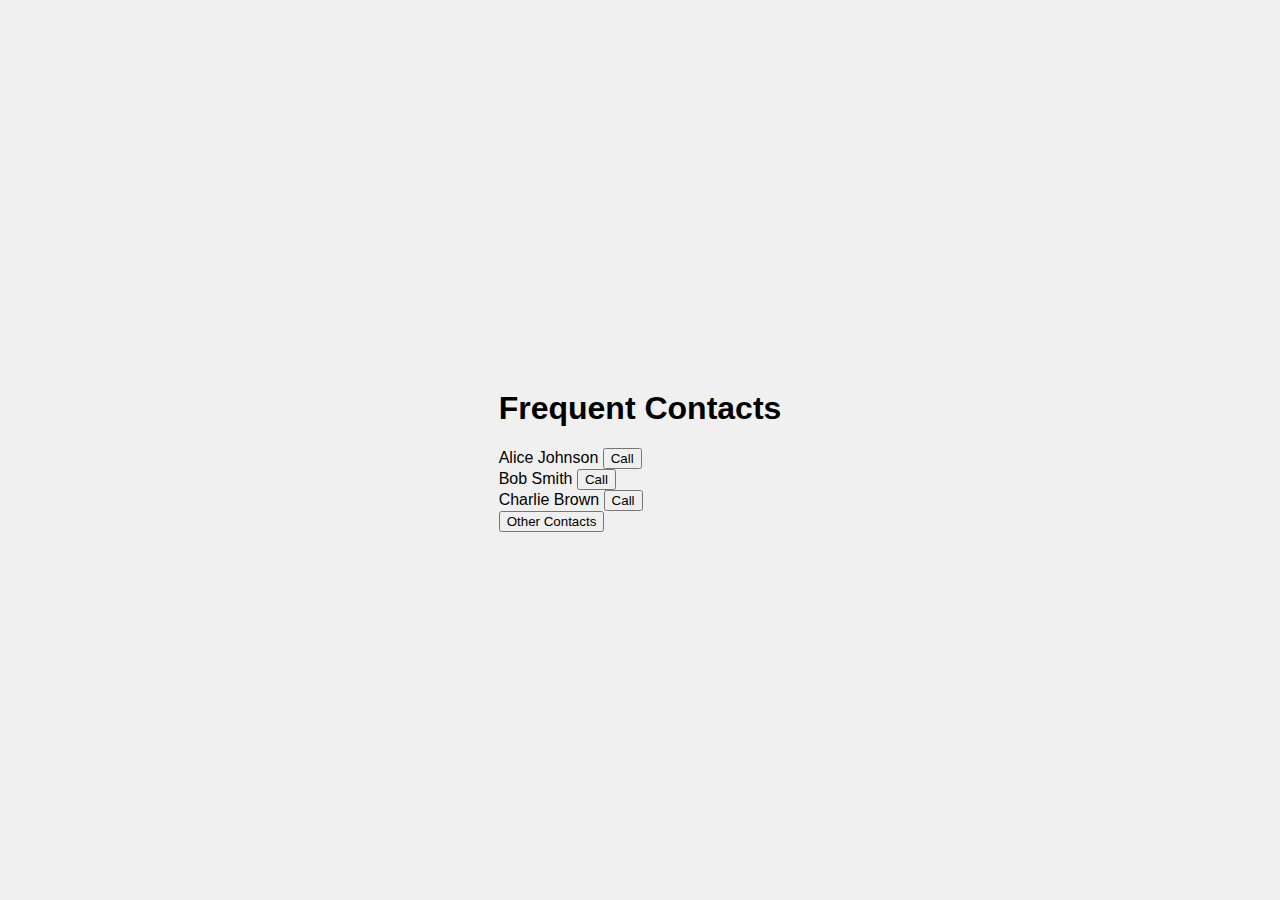
==== phone.html @ 8c26cdba "make changes and add more fuctions" ====
<!DOCTYPE html>
<html lang="en">
<head>
    <meta charset="UTF-8">
    <meta name="viewport" content="width=device-width, initial-scale=1.0">
    <link rel="stylesheet" href="style.css">
    <script src="phone.js" defer></script>
    <title>Phone Interface</title>
</head>
<body>
    <div class="phone-container">
        <h1>Frequent Contacts</h1>
        <div class="contact-list">
            <div class="contact">
                <span class="contact-name">Alice Johnson</span>
                <button class="call-button">Call</button>
            </div>
            <div class="contact">
                <span class="contact-name">Bob Smith</span>
                <button class="call-button">Call</button>
            </div>
            <div class="contact">
                <span class="contact-name">Charlie Brown</span>
                <button class="call-button">Call</button>
            </div>
        </div>
        <button class="other-contacts-button">Other Contacts</button>
    </div>
</body>
</html>
---- style.css ----
body {
    font-family: Arial, sans-serif;
    margin: 0;
    padding: 0;
    display: flex;
    align-items: center;
    justify-content: center;
    height: 100vh;
    background-color: #f0f0f0;
}

.main-container {
    width: 375px; /* Width of a typical smartphone */
    height: 667px; /* Height of a typical smartphone */
    background-color: rgba(255, 255, 255, 0.9); /* White background with some transparency */
    border-radius: 20px; /* Rounded corners */
    box-shadow: 0 2px 10px rgba(0, 0, 0, 0.2); /* Subtle shadow */
    padding: 20px; /* Padding around content */
    display: flex;
    flex-direction: column;
    align-items: center;
    justify-content: space-between;
}

/* Header (Battery and Settings) */
.header {
    display: flex;
    justify-content: space-between;
    width: 100%;
}

.battery {
    font-size: 20px;
    font-weight: bold;
}

.settings-icon {
    width: 30px;
    height: 30px;
}

/* Clock and Torch Section */
.clock-container {
    display: flex;
    flex-direction: column;
    align-items: center;
    margin-bottom: 20px;
}

.clock {
    font-size: 40px; /* Larger clock size */
    font-weight: bold;
    margin-bottom: 10px;
}

.torch-container {
    display: flex;
    align-items: center;
}

/* Torch label and toggle button */
.torch-label {
    margin-right: 10px;
    font-size: 18px;
    font-weight: bold;
}

#torch-toggle {
    background-color: #FFDE21;
    border: none;
    padding: 10px;
    border-radius: 5px;
    cursor: pointer;
    font-size: 16px;
}

/* Functionality buttons */
.functionality-container {
    display: grid; /* Use grid layout */
    grid-template-columns: repeat(2, 1fr); /* Two columns */
    gap: 10px; /* Space between icons */
    width: 100%;
}

.functionality {
    display: flex;
    justify-content: center; /* Center the icons */
    align-items: center;
    background-color: rgba(255, 222, 33, 0.8); /* Yellow background with transparency */
    border-radius: 10px; /* Rounded corners */
    padding: 20px; /* Padding inside the box */
}

.icon {
    width: 50px; /* Set icon size */
    height: 50px; /* Set icon size */
    cursor: pointer; /* Change cursor to pointer */
    transition: transform 0.3s; /* Smooth transform transition */
}

.icon:hover {
    transform: scale(1.1); /* Scale up on hover */
}

/* Sound and Brightness Control Section */
.torch-sound-container {
    display: flex;
    flex-direction: column;
    align-items: center;
    justify-content: center;
    width: 100%;
}

.sound-control, .brightness-control {
    display: flex;
    align-items: center;
    justify-content: center;
    width: 100%;
    margin-top: 20px;
}

.sound-control span,
.brightness-control span {
    font-size: 18px;
    font-weight: bold;
    margin-right: 10px;
}

#volume-slider,
#brightness-slider {
    width: 200px;
}
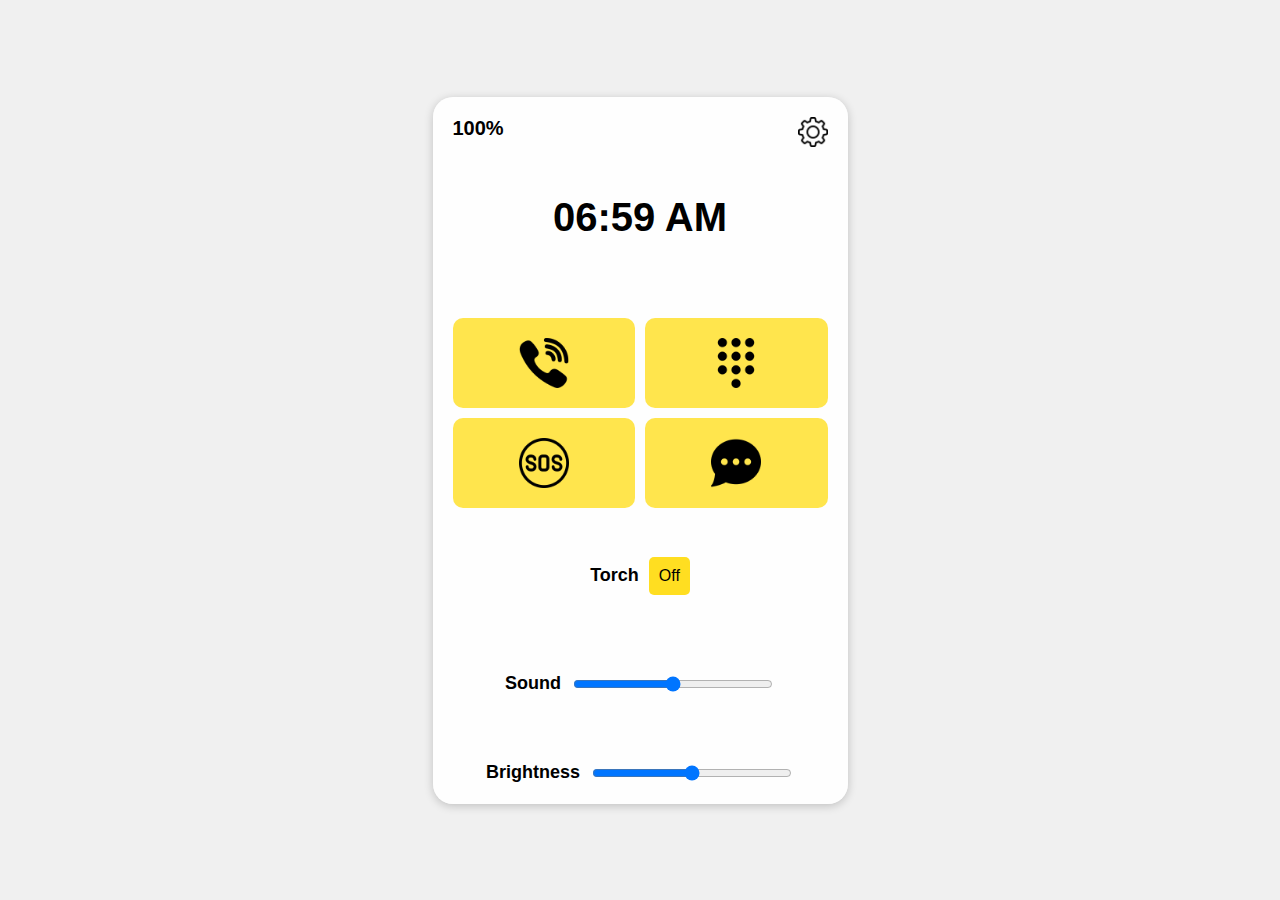
==== commit f26e33a2: "Update phone.html" ====
--- a/phone.html
+++ b/phone.html
@@ -4,27 +4,104 @@
     <meta charset="UTF-8">
     <meta name="viewport" content="width=device-width, initial-scale=1.0">
     <link rel="stylesheet" href="style.css">
-    <script src="phone.js" defer></script>
-    <title>Phone Interface</title>
+    <script src="script.js" defer></script>
+    <title>Elderly App</title>
 </head>
 <body>
-    <div class="phone-container">
-        <h1>Frequent Contacts</h1>
-        <div class="contact-list">
-            <div class="contact">
-                <span class="contact-name">Alice Johnson</span>
-                <button class="call-button">Call</button>
+    <div class="main-container">
+        <!-- Battery and Settings at the Top -->
+        <div class="header">
+            <div class="battery">100%</div>
+            <img src="settings.png" alt="Settings" class="settings-icon">
+        </div>
+
+        <!-- Clock Section -->
+        <div class="clock-container">
+            <div class="clock">12:00</div>
+        </div>
+
+        <!-- Functionality buttons (4 apps) -->
+        <div class="functionality-container">
+            <div class="functionality">
+                <img src="viber.png" alt="Call" class="icon" id="call-button">
             </div>
-            <div class="contact">
-                <span class="contact-name">Bob Smith</span>
-                <button class="call-button">Call</button>
+            <div class="functionality">
+                <img src="dial-pad.png" alt="Dial Pad" class="icon" id="dial-pad-button">
             </div>
-            <div class="contact">
-                <span class="contact-name">Charlie Brown</span>
-                <button class="call-button">Call</button>
+            <div class="functionality">
+                <img src="sos.png" alt="SOS" class="icon" id="sos-button">
+            </div>
+            <div class="functionality">
+                <img src="chat.png" alt="Messages" class="icon" id="message-button">
             </div>
         </div>
-        <button class="other-contacts-button">Other Contacts</button>
+
+        <!-- Torch Button -->
+        <div class="torch-container">
+            <span class="torch-label">Torch</span>
+            <button id="torch-toggle">Off</button>
+        </div>
+
+        <!-- Sound control section -->
+        <div class="sound-control">
+            <span>Sound</span>
+            <input type="range" id="volume-slider" min="0" max="100" value="50">
+        </div>
+
+        <!-- Brightness control section -->
+        <div class="brightness-control">
+            <span>Brightness</span>
+            <input type="range" id="brightness-slider" min="0" max="100" value="50">
+        </div>
     </div>
+
+    <!-- Messaging Interface -->
+    <div class="messaging-interface" style="display: none;">
+        <div class="header">
+            <div class="battery">100%</div>
+            <img src="settings.png" alt="Settings" class="settings-icon">
+        </div>
+    
+        <div class="messaging-header">
+            <button id="back-to-home" class="back-button">Back</button>
+            <h2>Messages</h2>
+        </div>
+        
+        <div class="chat-window">
+            <div class="message received">Hello! How are you?</div>
+        </div>
+    
+        <div class="message-input-container">
+            <input type="text" id="message-input" placeholder="Type a message">
+            <button id="send-message-button">Send</button>
+        </div>
+    </div>
+
+    <!-- SOS Interface -->
+    <div class="sos-interface" style="display: none;">
+        <div class="sos-header">
+            <button id="back-to-home-sos" class="back-button">Back</button>
+            <h2>Emergency SOS</h2>
+        </div>
+        <div class="sos-content">
+            <p>Emergency message sent to emergency contact.</p>
+            <p>Calling emergency services in <span id="sos-countdown">3</span> seconds...</p>
+        </div>
+    </div>
+
+    <!-- Phone Interface -->
+    <div class="phone-interface" style="display: none;">
+        <div class="phone-header">
+            <h2>Frequent Contacts</h2>
+        </div>
+        <div class="contacts">
+            <div class="contact">John Doe</div>
+            <div class="contact">Jane Smith</div>
+            <div class="contact">Alice Johnson</div>
+        </div>
+        <button id="other-contacts-button">Other Contacts</button>
+        <button id="back-button">Back</button> <!-- Back Button -->
+    </div>
+
 </body>
 </html>
--- a/style.css
+++ b/style.css
@@ -22,6 +22,36 @@
     justify-content: space-between;
 }
 
+/* Phone Interface */
+.phone-interface {
+    width: 375px;
+    height: 667px;
+    background-color: rgba(255, 255, 255, 0.9);
+    border-radius: 20px;
+    box-shadow: 0 2px 10px rgba(0, 0, 0, 0.2);
+    padding: 20px;
+    display: flex;
+    flex-direction: column;
+    align-items: center;
+}
+
+.phone-header {
+    margin-bottom: 20px;
+}
+
+.contacts {
+    display: flex;
+    flex-direction: column;
+    align-items: flex-start;
+    margin-bottom: 20px;
+}
+
+.contact {
+    font-size: 18px;
+    margin: 5px 0;
+    cursor: pointer;
+}
+
 /* Header (Battery and Settings) */
 .header {
     display: flex;
@@ -39,7 +69,7 @@
     height: 30px;
 }
 
-/* Clock and Torch Section */
+/* Clock Section */
 .clock-container {
     display: flex;
     flex-direction: column;
@@ -53,12 +83,13 @@
     margin-bottom: 10px;
 }
 
+/* Torch Button */
 .torch-container {
     display: flex;
     align-items: center;
-}
-
-/* Torch label and toggle button */
+    margin-bottom: 10px; /* Space below torch container */
+}
+
 .torch-label {
     margin-right: 10px;
     font-size: 18px;
@@ -102,16 +133,27 @@
     transform: scale(1.1); /* Scale up on hover */
 }
 
-/* Sound and Brightness Control Section */
-.torch-sound-container {
-    display: flex;
-    flex-direction: column;
+/* Sound Control Section */
+.sound-control {
+    display: flex;
     align-items: center;
     justify-content: center;
     width: 100%;
-}
-
-.sound-control, .brightness-control {
+    margin-top: 20px;
+}
+
+.sound-control span {
+    font-size: 18px;
+    font-weight: bold;
+    margin-right: 10px;
+}
+
+#volume-slider {
+    width: 200px;
+}
+
+/* Brightness Control Section */
+.brightness-control {
     display: flex;
     align-items: center;
     justify-content: center;
@@ -119,14 +161,136 @@
     margin-top: 20px;
 }
 
-.sound-control span,
 .brightness-control span {
     font-size: 18px;
     font-weight: bold;
     margin-right: 10px;
 }
 
-#volume-slider,
 #brightness-slider {
     width: 200px;
 }
+/* Messaging Interface (Same styles as the main container) */
+.messaging-interface {
+    width: 375px;
+    height: 667px;
+    background-color: rgba(255, 255, 255, 0.9);
+    border-radius: 20px;
+    box-shadow: 0 2px 10px rgba(0, 0, 0, 0.2);
+    padding: 20px;
+    display: flex;
+    flex-direction: column;
+    justify-content: space-between;
+}
+
+/* Messaging Interface - Chat Window */
+.chat-window {
+    flex-grow: 1;
+    margin-bottom: 10px;
+    overflow-y: auto;
+    border: 1px solid #ccc;
+    padding: 10px;
+    background-color: #f9f9f9;
+    border-radius: 10px;
+}
+
+.message {
+    padding: 10px;
+    margin: 5px 0;
+    border-radius: 10px;
+    max-width: 70%;
+}
+
+.received {
+    background-color: #e0e0e0;
+    align-self: flex-start;
+}
+
+.sent {
+    background-color: #4CAF50;
+    color: white;
+    align-self: flex-end;
+}
+
+.message-input-container {
+    display: flex;
+    justify-content: space-between;
+}
+
+#message-input {
+    width: 80%;
+    padding: 10px;
+    border-radius: 5px;
+    border: 1px solid #ccc;
+}
+
+#send-message-button {
+    background-color: #4CAF50;
+    color: white;
+    border: none;
+    padding: 10px;
+    border-radius: 5px;
+    cursor: pointer;
+}
+
+/* SOS Interface (Match the home screen dimensions and styles) */
+.sos-interface {
+    display: flex;
+    flex-direction: column;
+    justify-content: space-between;
+    align-items: center;
+    width: 375px;  /* Width of the home screen */
+    height: 667px; /* Height of the home screen */
+    background-color: rgba(255, 255, 255, 0.9); /* Light background with transparency */
+    border-radius: 20px; /* Rounded corners like the home screen */
+    box-shadow: 0 2px 10px rgba(0, 0, 0, 0.2); /* Subtle shadow to match home screen */
+    padding: 20px; /* Padding around content */
+}
+
+/* SOS Header */
+.sos-header {
+    display: flex;
+    justify-content: space-between;
+    width: 100%;
+}
+
+.sos-header h2 {
+    color: black;
+    font-size: 1.8em;
+    text-align: center;
+    margin: 0;
+    flex-grow: 1;
+}
+
+.back-button {
+    background-color: #ff5722; /* Match the accent color */
+    color: white;
+    border: none;
+    padding: 10px 20px;
+    font-size: 1em;
+    cursor: pointer;
+    border-radius: 5px;
+    margin-right: auto;
+}
+
+/* SOS Content */
+.sos-content {
+    text-align: center;
+    font-size: 1.5em;
+    color: black;
+    margin-top: 20px;
+    flex-grow: 1;
+}
+
+.sos-content p {
+    margin: 10px 0;
+    font-size: 1.3em;
+}
+
+#sos-countdown {
+    font-weight: bold;
+    font-size: 1.8em;
+    color: #ff5722;
+}
+
+
